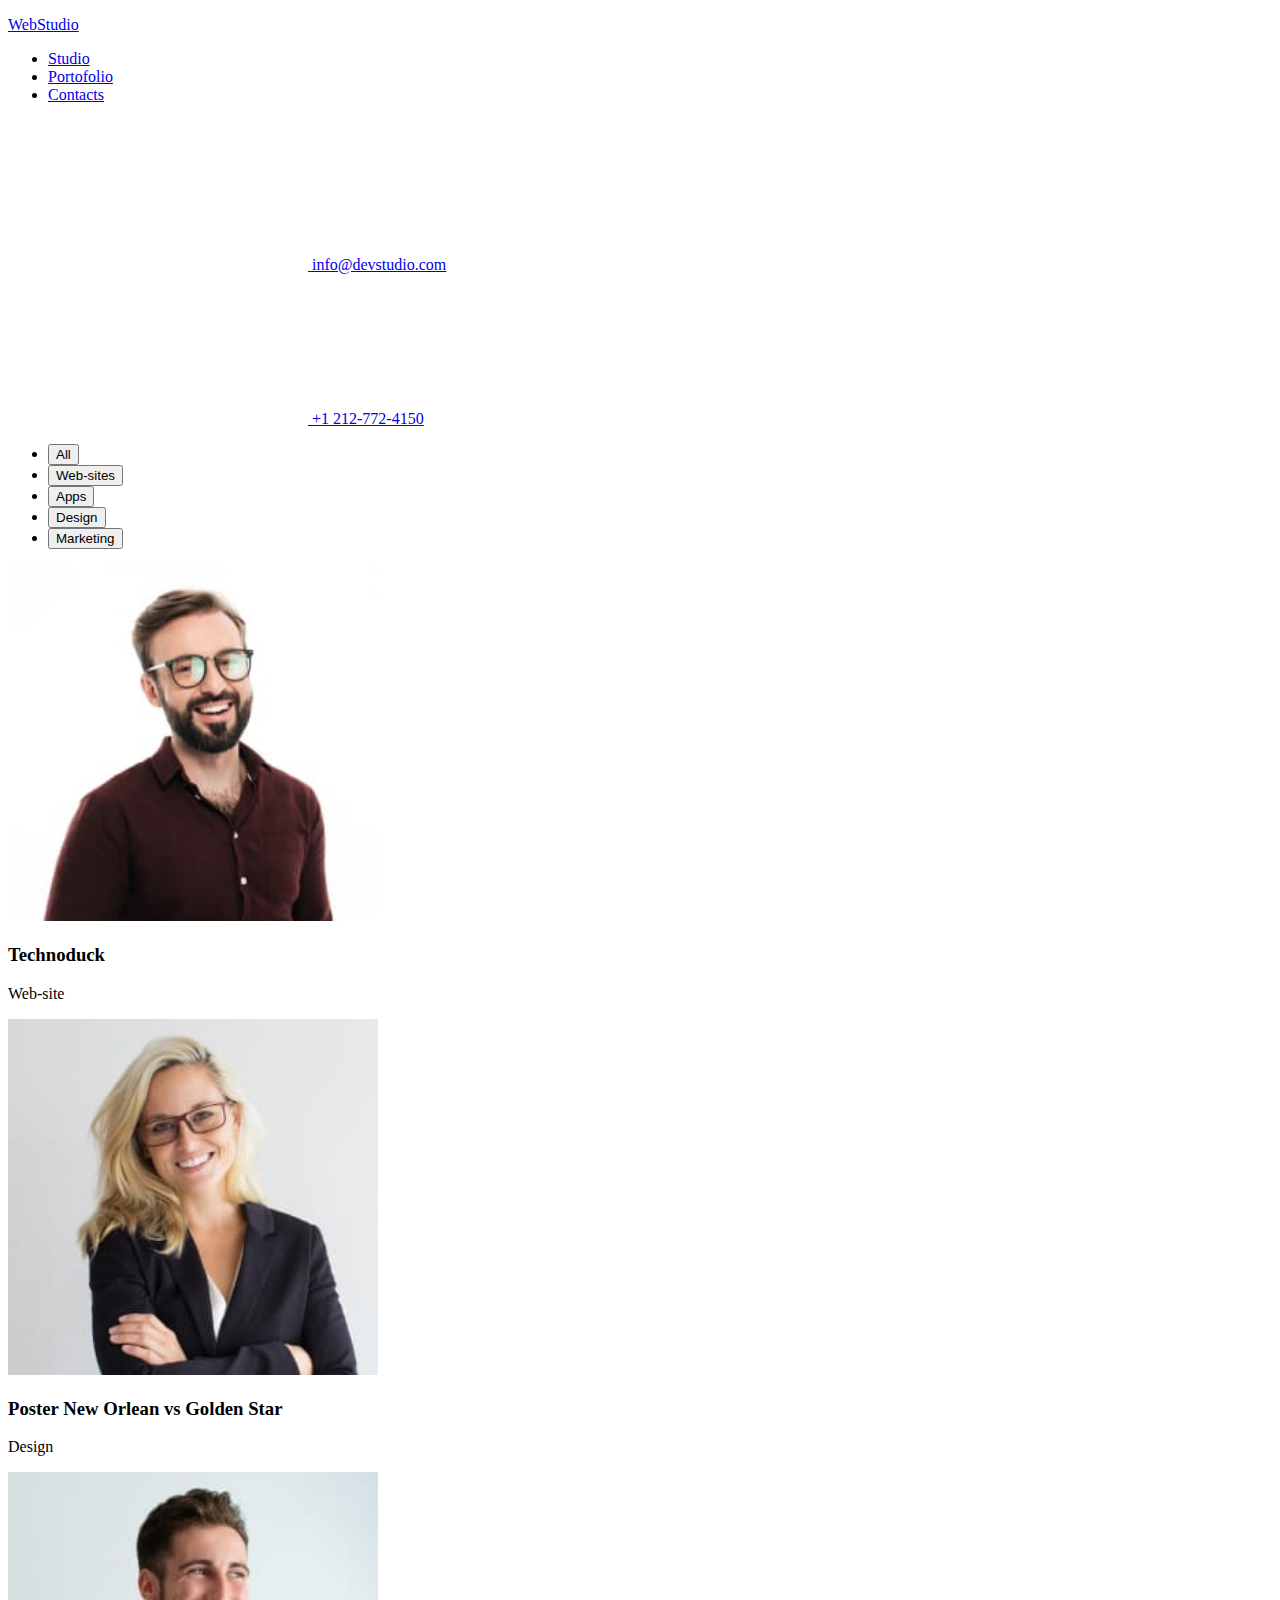
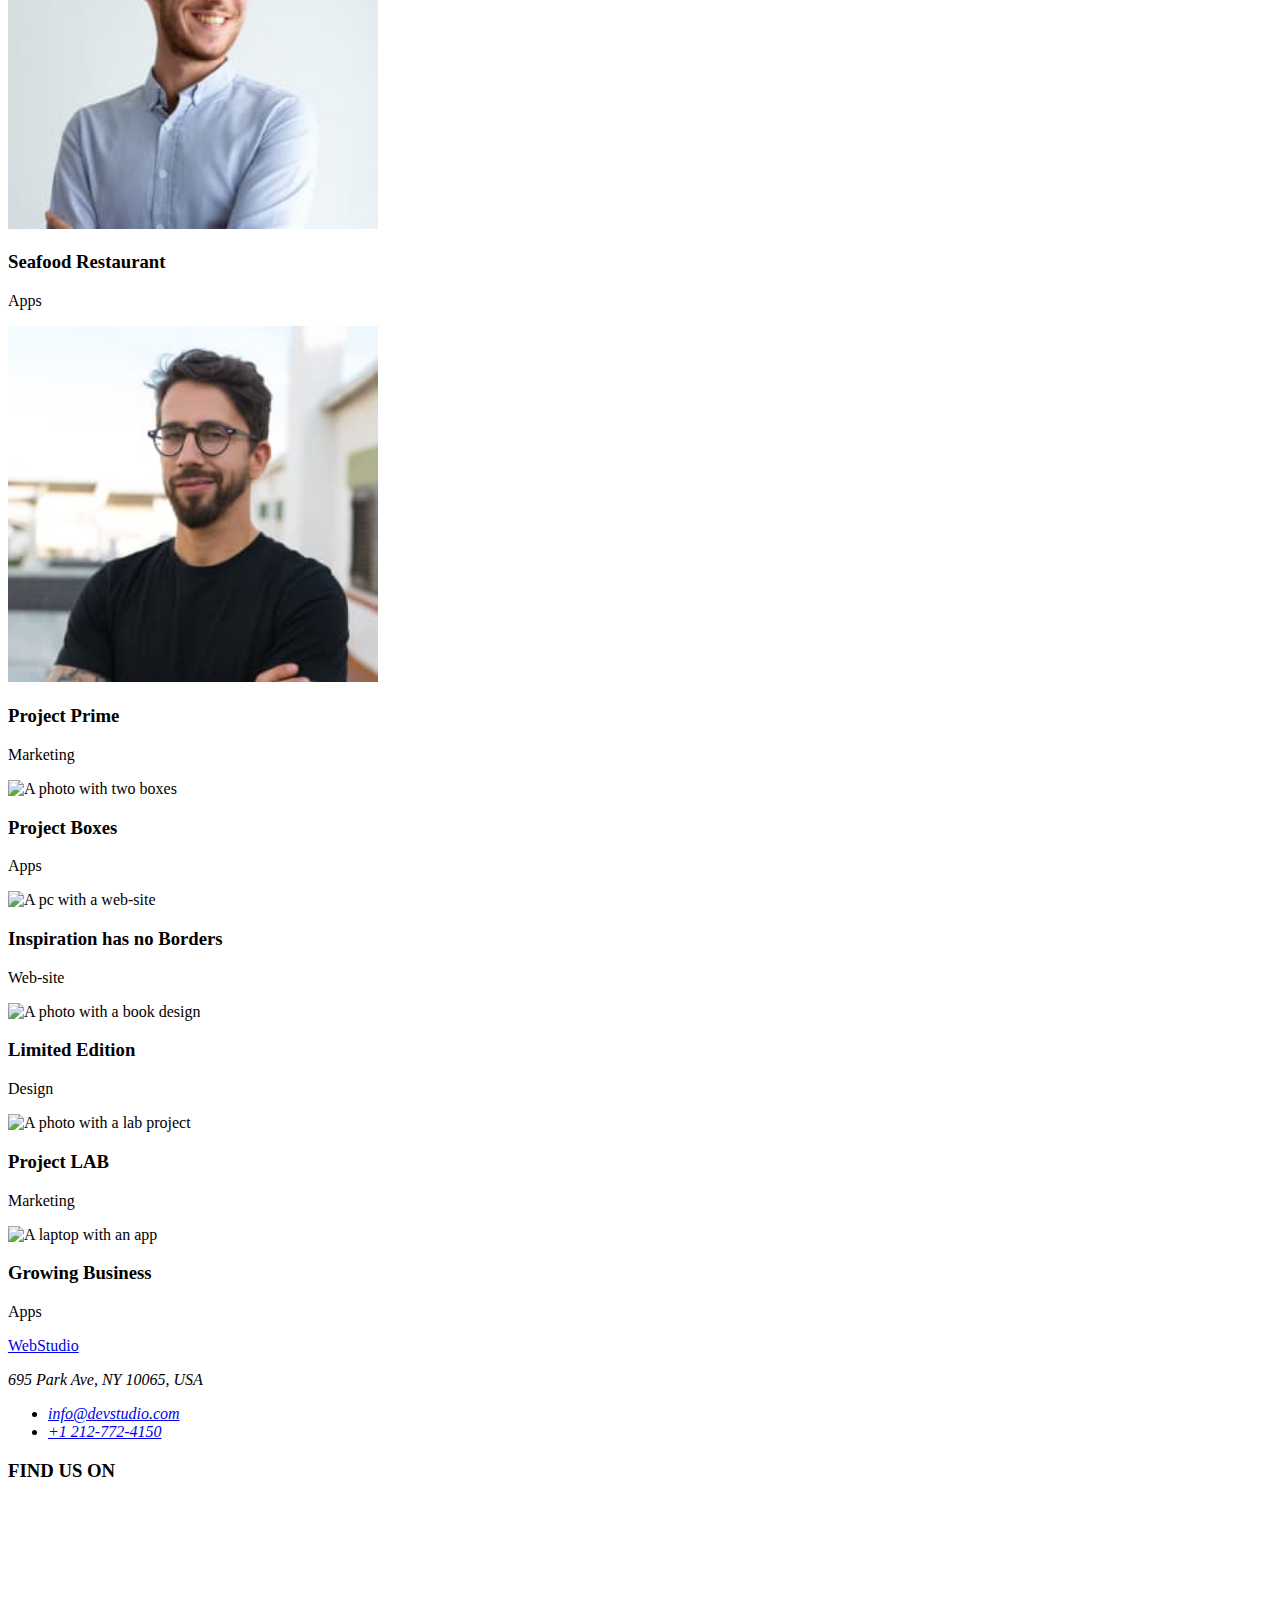
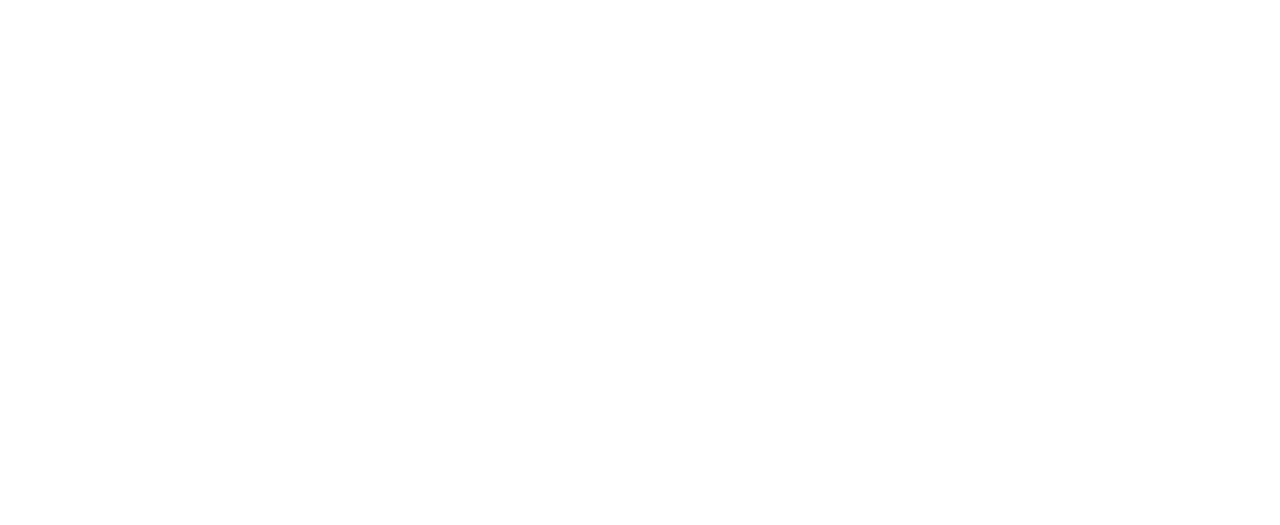
==== portofolio.html @ 053e2b1c "rewrited the code" ====
<!DOCTYPE html>
<html lang="en">

<head>
    <meta charset="UTF-8">
    <meta name="viewport" content="width=device-width, initial-scale=1.0">
    <link rel="stylesheet" href="node_modules/modern-normalize/modern-normalize.css">
    <link rel="preconnect" href="https://fonts.googleapis.com">
    <link rel="preconnect" href="https://fonts.gstatic.com" crossorigin>
    <link
        href="https://fonts.googleapis.com/css2?family=Raleway:wght@700&family=Roboto:wght@400;500;700;900&display=swap"
        rel="stylesheet">
    <title>Portofolio</title>
    <link rel="stylesheet" href="./CSS/styles.css">
</head>

<body>
    <!--Header section-->
    <header class="header" id="home">
        <section class="header-section">
            <div class="container">
                <div class="logo">
                    <a class="logo-link" href="#home">
                        <p class="logo-link__web"><span class="logo-link__span">Web</span>Studio</p>
                    </a>
                </div>
                <nav class="nav-bar">
                    <ul class="nav-list">
                        <li>
                            <a href="index.html" class="nav-link">Studio</a>
                        </li>
                        <li><a href="portofolio.html" class="nav-link">Portofolio</a></li>
                        <li><a href="#contacts" class="nav-link">Contacts</a></li>
                    </ul>
                </nav>
                <div class="contact-links">
                    <div class="nav-contact">
                        <a href="mailto:info@devstudio.com" class="contact-link" target="_blank">
                            <svg class="nav-icon__item">
                                <use href="./images/icons.svg#icon-mail-icon" />
                            </svg>
                        </a>
                        <a href="mailto:info@devstudio.com" class="contact-link">
                            info@devstudio.com</a>
                    </div>
                    <div class="nav-contact">
                        <a href="tel:+1212-772-4150" class="contact-link" target="_blank">
                            <svg class="nav-icon__item">
                                <use href="./images/icons.svg#icon-smartphone" />
                            </svg>
                        </a>
                        <a href="tel:+1212-772-4150" class="contact-link">+1 212-772-4150</a>
                    </div>
                </div>
            </div>
        </section>
    </header>
    <!--Main section-->
    <main>
        <section class="section">
            <div class="container">
                <ul class="btn-list">
                    <li><button class="btn-item" type="button">All</button></li>
                    <li><button class="btn-item" type="button">Web-sites</button></li>
                    <li><button class="btn-item" type="button">Apps</button></li>
                    <li><button class="btn-item" type="button">Design</button></li>
                    <li><button class="btn-item" type="button">Marketing</button></li>
                </ul>
                <div class="our-projects">
                    <div class="our-item"><img src="images/img-4.jpg" alt="A laptop with a website" width="370">
                        <h3 class="our-item__title">Technoduck</h3>
                        <p class="our-item__subtitle">Web-site</p>
                    </div>
                    <div class="our-item"><img src="images/img-5.jpg"
                            alt="A design for a poster and two basketball players" width="370">
                        <h3 class="our-item__title">Poster New Orlean vs Golden Star</h3>
                        <p class="our-item__subtitle">Design</p>
                    </div>
                    <div class="our-item">
                        <img src="images/img-6.jpg" alt="An app for seafood restaurant" width="370">
                        <h3 class="our-item__title">Seafood Restaurant</h3>
                        <p class="our-item__subtitle">Apps</p>
                    </div>
                    <div class="our-item">
                        <img src="images/img-7.jpg" alt="A photo with headphones" width="370">
                        <h3 class="our-item__title">Project Prime</h3>
                        <p class="our-item__subtitle">Marketing</p>
                    </div>
                    <div class="our-item">
                        <img src="images/img-8.jpg" alt="A photo with two boxes" width="370">
                        <h3 class="our-item__title">Project Boxes</h3>
                        <p class="our-item__subtitle">Apps</p>
                    </div>
                    <div class="our-item">
                        <img src="images/img-9.jpg" alt="A pc with a web-site" width="370">
                        <h3 class="our-item__title">Inspiration has no Borders</h3>
                        <p class="our-item__subtitle">Web-site</p>
                    </div>
                    <div class="our-item">
                        <img src="images/img-10.jpg" alt="A photo with a book design" width="370">
                        <h3 class="our-item__title">Limited Edition</h3>
                        <p class="our-item__subtitle">Design</p>
                    </div>
                    <div class="our-item">
                        <img src="images/img-11.jpg" alt="A photo with a lab project" width="370">
                        <h3 class="our-item__title">Project LAB</h3>
                        <p class="our-item__subtitle">Marketing</p>
                    </div>
                    <div class="our-item">
                        <img src="images/img-12.jpg" alt="A laptop with an app" width="370">
                        <h3 class="our-item__title">Growing Business</h3>
                        <p class="our-item__subtitle">Apps</p>
                    </div>
                </div>
            </div>
        </section>
    </main>
    <!--Footer section-->
    <footer id="contacts">
        <section class="footer-section">
            <div class="container">
                <div>
                    <div class="logo">
                        <a class="logo-link" href="#home">
                            <p class="logo-link__footer"><span class="logo-link__span">Web</span>Studio</p>
                        </a>
                    </div>
                    <address class="address-footer">
                        <p>695 Park Ave, NY 10065, USA</p>
                        <ul class="footer-links">
                            <li><a href="mailto:info@devstudio.com" class="address-link">info@devstudio.com</a></li>
                            <li><a href="tel:+1212-772-4150" class="address-link">+1 212-772-4150</a></li>
                        </ul>
                    </address>
                </div>
                <section class="find-us__section">
                    <h3 class="find-us__title">FIND US ON</h3>
                    <div class="find-us__icons">
                        <div class="find-us-icon">
                            <a href="https://www.instagram.com/" target="_blank">
                                <svg class="find-us-icon__item">
                                    <use href="./images/icons.svg#icon-instagram-2" />
                                </svg>
                            </a>
                        </div>
                        <div class="find-us-icon">
                            <a href="https://twitter.com/" target="_blank">
                                <svg class="find-us-icon__item">
                                    <use href="./images/icons.svg#icon-twitter-1" />
                                </svg>
                            </a>
                        </div>
                        <div class="find-us-icon">
                            <a href="https://de-de.facebook.com/" target="_blank">
                                <svg class="find-us-icon__item">
                                    <use href="./images/icons.svg#icon-facebook-1" />
                                </svg>
                            </a>
                        </div>
                        <div class="find-us-icon">
                            <a href="https://www.linkedin.com/feed/" target="_blank">
                                <svg class="find-us-icon__item">
                                    <use href="./images/icons.svg#icon-linkedin-1" />
                                </svg>
                            </a>
                        </div>
                    </div>
                </section>
            </div>
        </section>
    </footer>
</body>

</html>
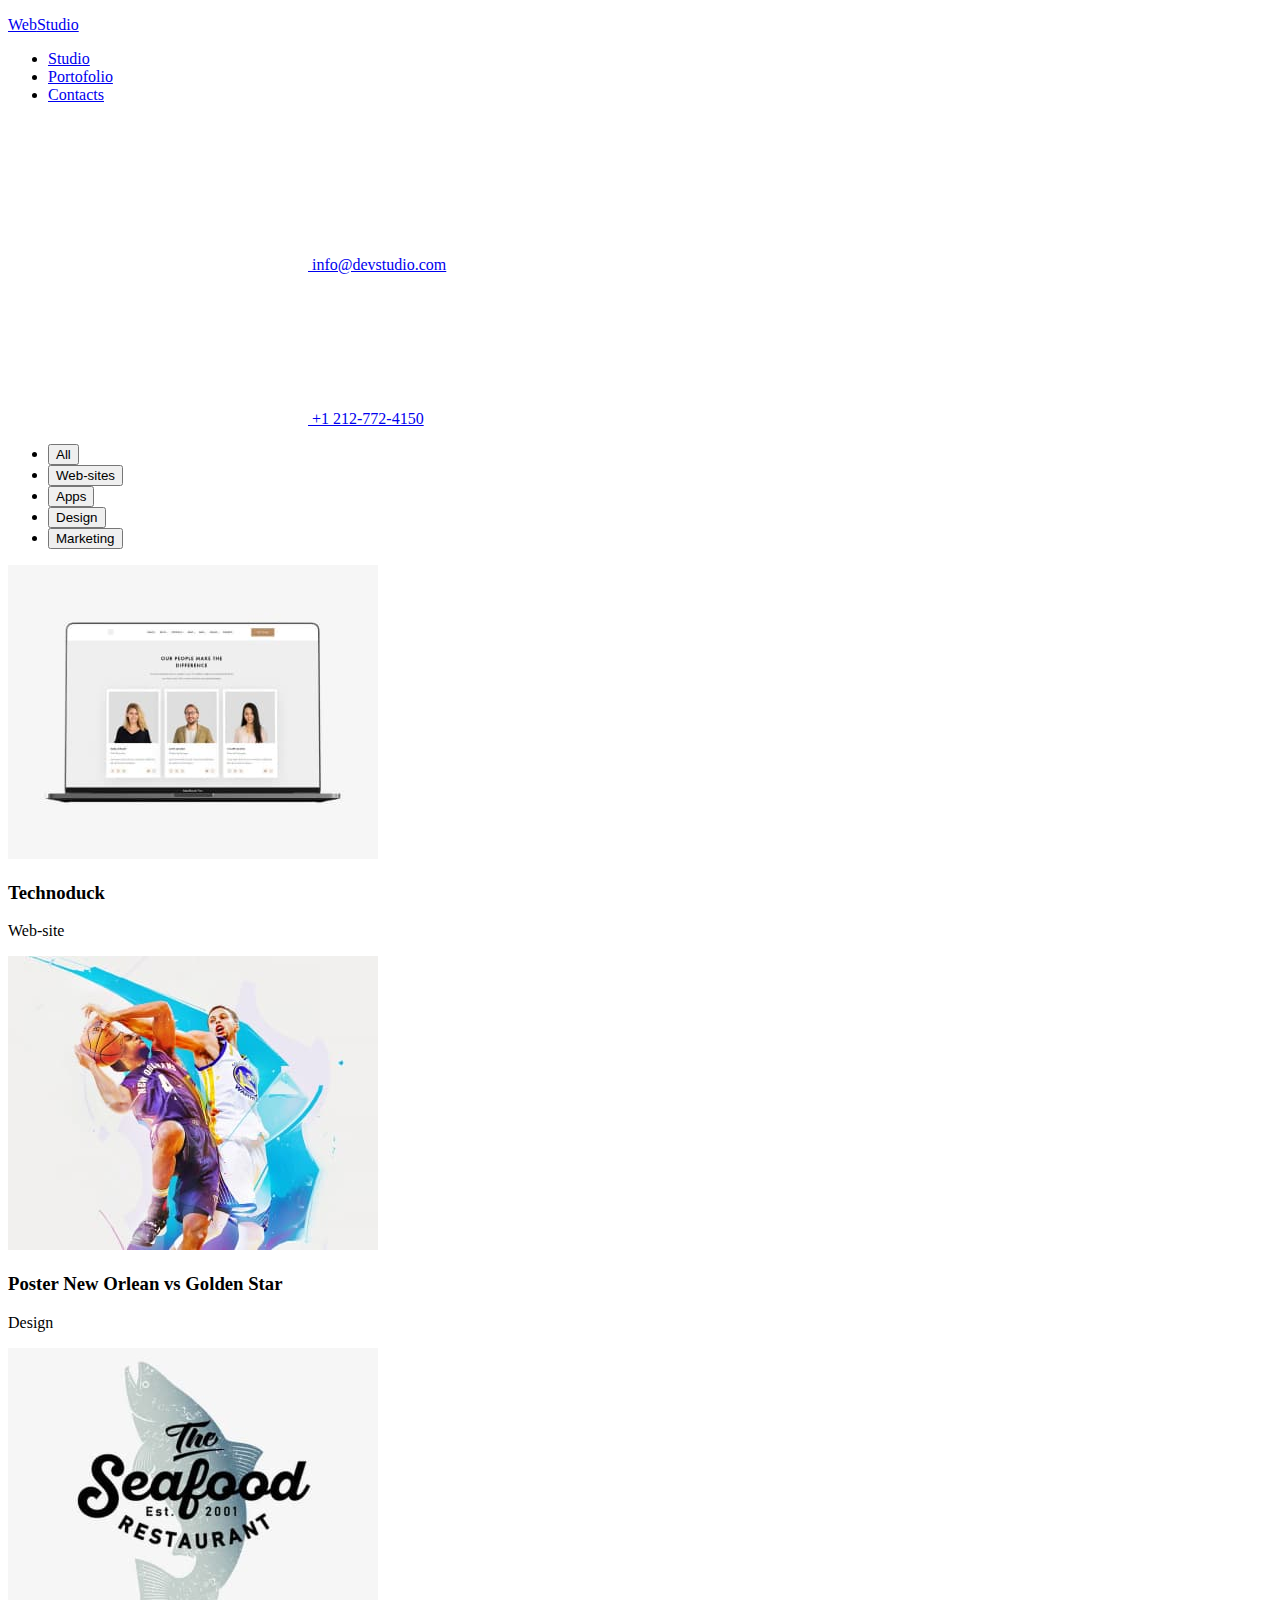
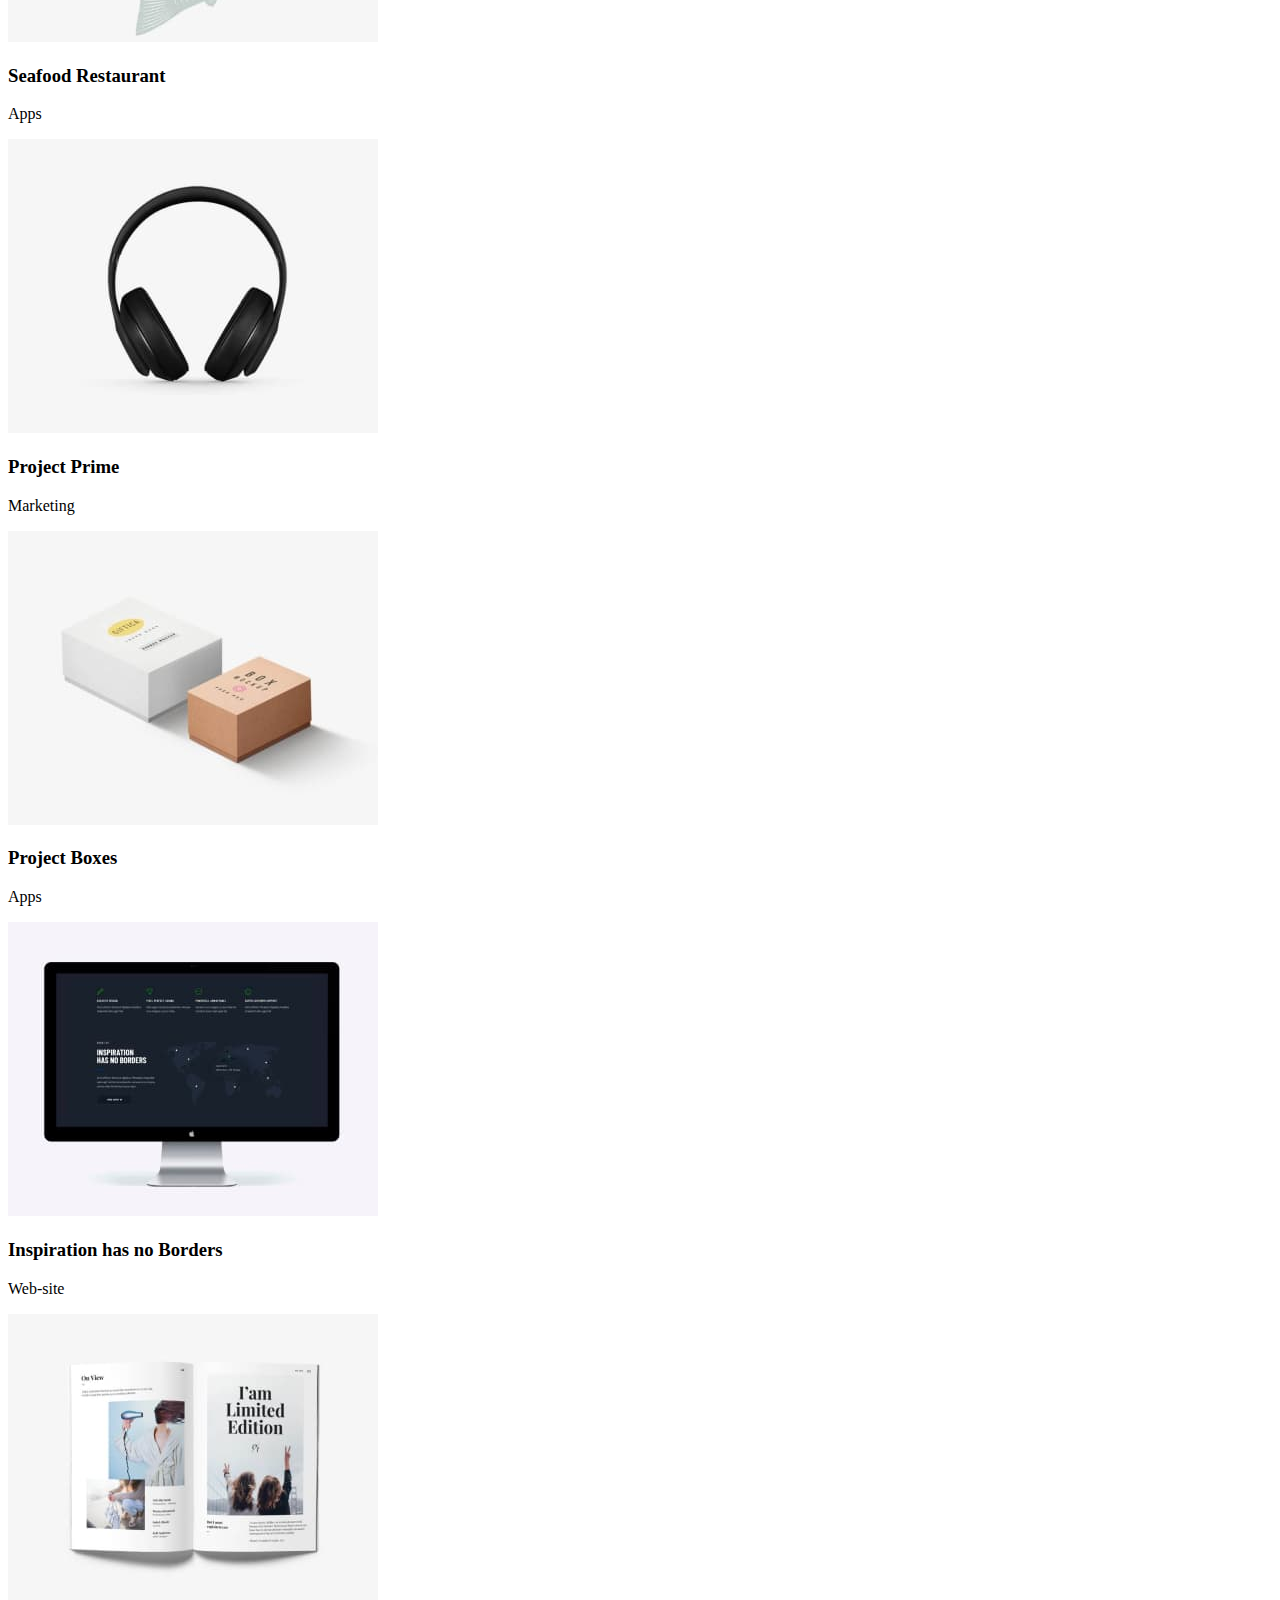
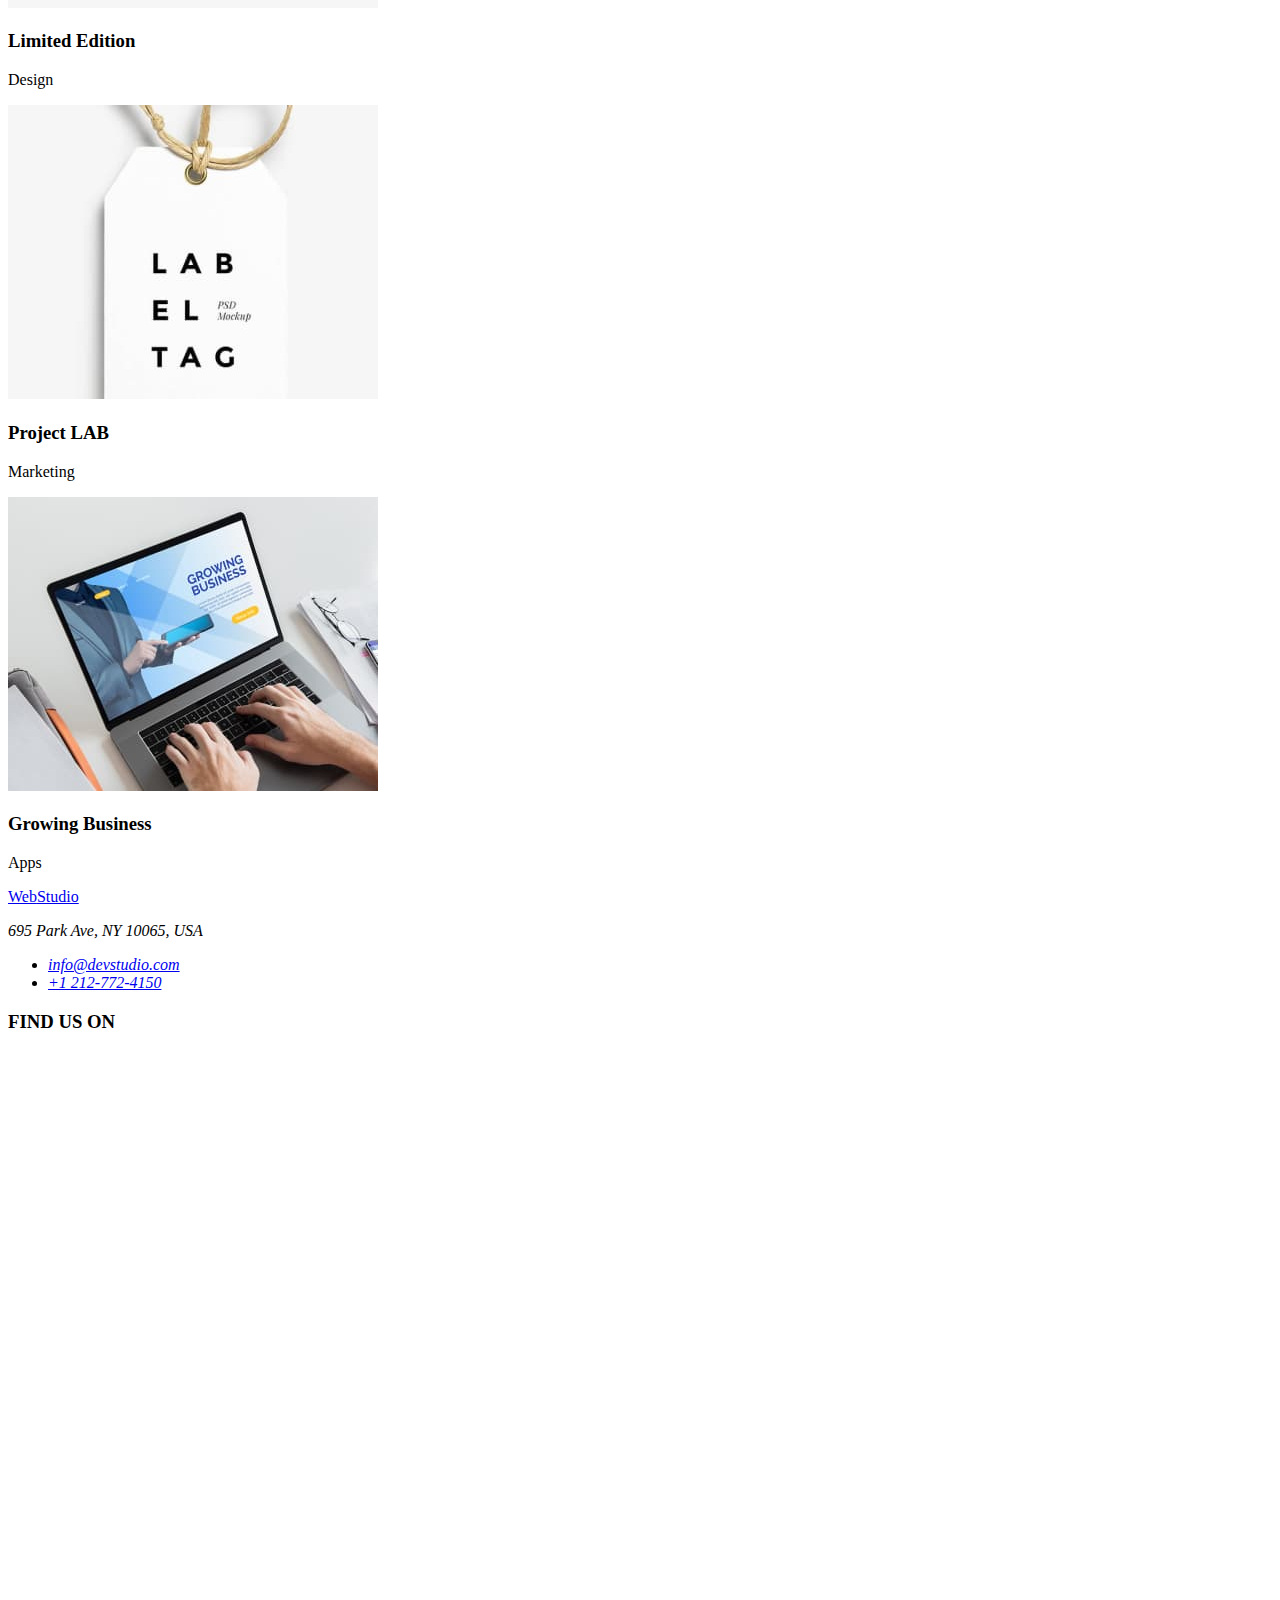
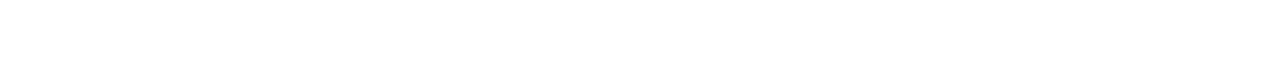
==== commit 112eaf19: "rewrited the code" ====
--- a/portofolio.html
+++ b/portofolio.html
@@ -67,47 +67,47 @@
                     <li><button class="btn-item" type="button">Marketing</button></li>
                 </ul>
                 <div class="our-projects">
-                    <div class="our-item"><img src="images/img-4.jpg" alt="A laptop with a website" width="370">
+                    <div class="our-item"><img src="images/technoduck.jpg" alt="A laptop with a website" width="370">
                         <h3 class="our-item__title">Technoduck</h3>
                         <p class="our-item__subtitle">Web-site</p>
                     </div>
-                    <div class="our-item"><img src="images/img-5.jpg"
+                    <div class="our-item"><img src="images/poster.jpg"
                             alt="A design for a poster and two basketball players" width="370">
                         <h3 class="our-item__title">Poster New Orlean vs Golden Star</h3>
                         <p class="our-item__subtitle">Design</p>
                     </div>
                     <div class="our-item">
-                        <img src="images/img-6.jpg" alt="An app for seafood restaurant" width="370">
+                        <img src="images/seafod-restaurant.jpg" alt="An app for seafood restaurant" width="370">
                         <h3 class="our-item__title">Seafood Restaurant</h3>
                         <p class="our-item__subtitle">Apps</p>
                     </div>
                     <div class="our-item">
-                        <img src="images/img-7.jpg" alt="A photo with headphones" width="370">
+                        <img src="images/project-prime.jpg" alt="A photo with headphones" width="370">
                         <h3 class="our-item__title">Project Prime</h3>
                         <p class="our-item__subtitle">Marketing</p>
                     </div>
                     <div class="our-item">
-                        <img src="images/img-8.jpg" alt="A photo with two boxes" width="370">
+                        <img src="images/project-boxes.jpg" alt="A photo with two boxes" width="370">
                         <h3 class="our-item__title">Project Boxes</h3>
                         <p class="our-item__subtitle">Apps</p>
                     </div>
                     <div class="our-item">
-                        <img src="images/img-9.jpg" alt="A pc with a web-site" width="370">
+                        <img src="images/inspiration.jpg" alt="A pc with a web-site" width="370">
                         <h3 class="our-item__title">Inspiration has no Borders</h3>
                         <p class="our-item__subtitle">Web-site</p>
                     </div>
                     <div class="our-item">
-                        <img src="images/img-10.jpg" alt="A photo with a book design" width="370">
+                        <img src="images/limited-edition.jpg" alt="A photo with a book design" width="370">
                         <h3 class="our-item__title">Limited Edition</h3>
                         <p class="our-item__subtitle">Design</p>
                     </div>
                     <div class="our-item">
-                        <img src="images/img-11.jpg" alt="A photo with a lab project" width="370">
+                        <img src="images/project-lab.jpg" alt="A photo with a lab project" width="370">
                         <h3 class="our-item__title">Project LAB</h3>
                         <p class="our-item__subtitle">Marketing</p>
                     </div>
                     <div class="our-item">
-                        <img src="images/img-12.jpg" alt="A laptop with an app" width="370">
+                        <img src="images/growing-business.jpg" alt="A laptop with an app" width="370">
                         <h3 class="our-item__title">Growing Business</h3>
                         <p class="our-item__subtitle">Apps</p>
                     </div>
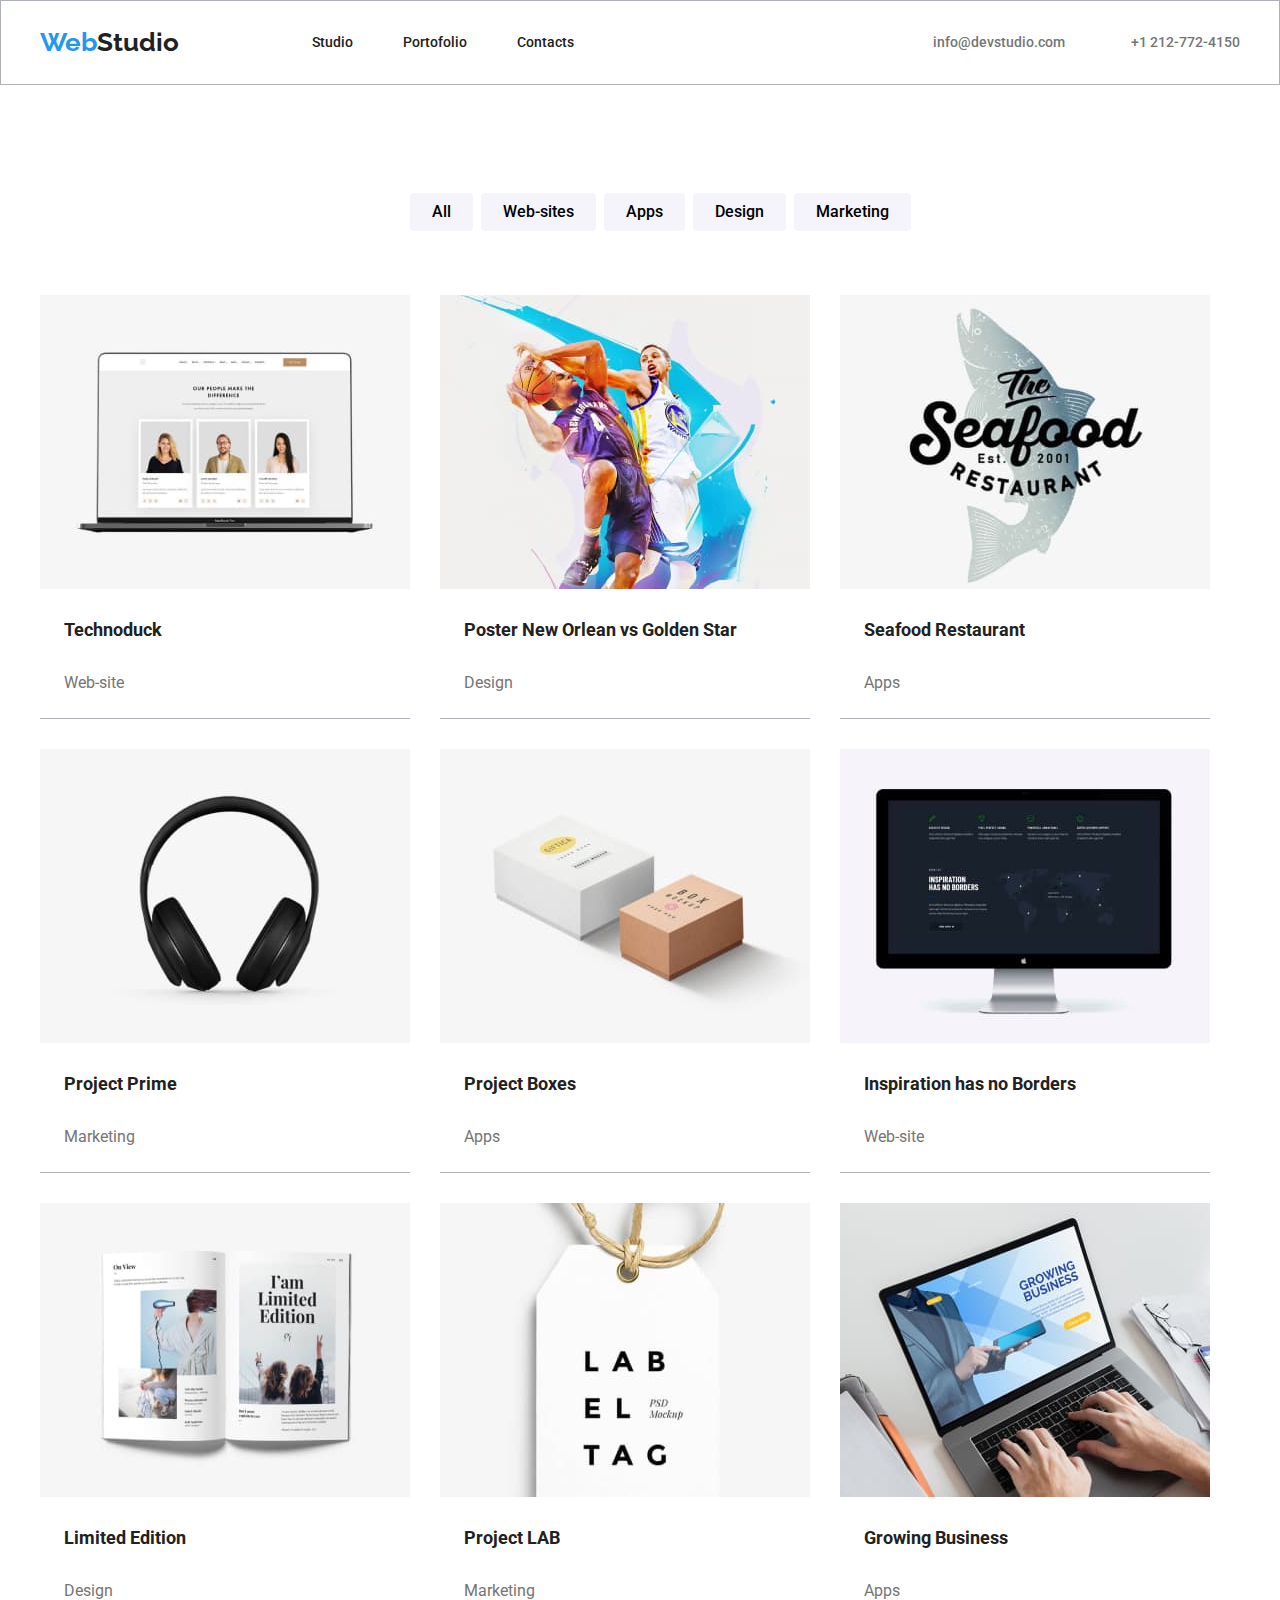
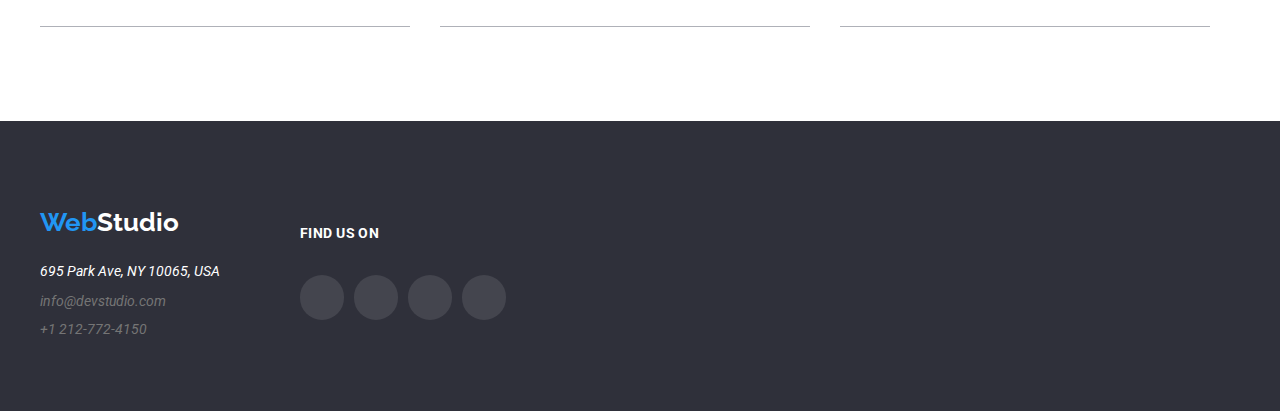
==== commit 7d8acce5: "updating css" ====
--- a/portofolio.html
+++ b/portofolio.html
@@ -11,7 +11,7 @@
         href="https://fonts.googleapis.com/css2?family=Raleway:wght@700&family=Roboto:wght@400;500;700;900&display=swap"
         rel="stylesheet">
     <title>Portofolio</title>
-    <link rel="stylesheet" href="./CSS/styles.css">
+    <link rel="stylesheet" href="./css/style.css">
 </head>
 
 <body>
--- a/css/style.css
+++ b/css/style.css
@@ -0,0 +1,400 @@
+:root {
+  --primary-text-color: #212121;
+  --secundary-text-color: #757575;
+  --white-color: #ffffff;
+  --blue-hover-color: #2196f3;
+  --primary-background-color: #2f303a;
+  --secundary-background-color: #f5f4fa;
+  --border-color: #afb1b8;
+  --secondary-border-color: #eeeeee;
+  --roboto-font: "Roboto", sans-serif;
+  --raleway-font: "Raleway", sans-serif;
+  --icons-background: #ffffff1a;
+}
+body {
+  font-family: var(--roboto-font);
+  color: var(--primary-text-color);
+  font-size: 14px;
+  margin: 0;
+  padding: 0;
+}
+.header-section {
+  display: flex;
+  border: 1px solid var(--border-color);
+}
+.container {
+  width: 1200px;
+  max-width: 100%;
+  margin: 0 auto;
+}
+.header-section .container {
+  display: flex;
+  justify-content: space-between;
+  align-items: center;
+  gap: 93px;
+  flex-direction: row;
+  text-align: center;
+}
+/* Nav bar */
+.logo .logo-link {
+  color: var(--primary-text-color);
+  font-family: var(--raleway-font);
+  font-size: 26px;
+  font-weight: 700;
+  line-height: 30.52px;
+  text-decoration: none;
+}
+.logo-link__span {
+  color: var(--blue-hover-color);
+}
+.nav-bar {
+  margin-left: 0;
+  margin-right: auto;
+  display: flex;
+}
+.nav-list {
+  list-style: none;
+  display: flex;
+  gap: 50px;
+}
+
+.nav-link {
+  text-decoration: none;
+  color: var(--primary-text-color);
+  font-weight: 500;
+  line-height: 16.41px;
+  font-size: 14px;
+  font-family: var(--roboto-font);
+}
+.contact-links {
+  display: flex;
+  gap: 40px;
+}
+.contact-link {
+  font-family: var(--roboto-font);
+  text-decoration: none;
+  font-weight: 500;
+  line-height: 16.41px;
+  font-size: 14px;
+  color: var(--secundary-text-color);
+}
+.contact-link:hover,
+.contact-link:focus {
+  color: var(--blue-hover-color);
+  text-decoration: underline;
+}
+.nav-link:hover,
+.nav-link:focus {
+  color: var(--blue-hover-color);
+}
+.nav-contact {
+  display: flex;
+  gap: 10px;
+  align-items: center;
+  flex-direction: row;
+}
+.nav-icon__item {
+  width: 16px;
+  height: 16px;
+  display: flex;
+  justify-content: center;
+  fill: var(--secondary-text-color);
+}
+
+.nav-icon__item:hover,
+.nav-icon__item:focus {
+  fill: var(--blue-hover-color);
+}
+/* Main section */
+.hero-section .container {
+  background-image: linear-gradient(
+      to left,
+      rgba(47, 48, 58, 0.4),
+      rgba(196, 196, 196, 0.1)
+    ),
+    url(../images/head_img.jpg);
+  background-size: cover;
+  width: 1600px;
+  max-width: 100%;
+}
+.hero-content {
+  display: flex;
+  align-items: center;
+  text-align: center;
+  flex-direction: column;
+  padding-top: 164px;
+  padding-bottom: 200px;
+}
+.hero-section__title {
+  color: var(--white-color);
+  font-weight: 900;
+  font-size: 44px;
+  line-height: 60px;
+  font-family: inherit;
+  letter-spacing: 0.06em;
+  margin-bottom: 30px;
+}
+.hero-button {
+  color: var(--white-color);
+  background-color: var(--blue-hover-color);
+  font-weight: 700;
+  font-size: 16px;
+  line-height: 30px;
+  font-family: inherit;
+  border-radius: 4px;
+  border: none;
+  padding: 10px 20px;
+  letter-spacing: 0.06em;
+}
+/* About us */
+.section {
+  padding: 94px 0;
+}
+.about-icon {
+  background-color: var(--secundary-background-color);
+  border-radius: 4px;
+  padding: 25px 100px;
+}
+.about-icon svg {
+  width: 70px;
+  height: 70px;
+}
+.about-us__lists {
+  display: flex;
+  gap: 30px;
+  padding-bottom: 94px;
+  list-style: none;
+}
+.about-us__title {
+  font-size: 14px;
+  font-weight: 700;
+  line-height: 16.41px;
+}
+.about-us__information {
+  color: var(--secundary-text-color);
+  line-height: 24px;
+  font-size: 14px;
+  letter-spacing: 0.03em;
+}
+.style-h2 {
+  font-size: 36px;
+  font-weight: 700;
+  line-height: 42.19px;
+  font-family: inherit;
+  letter-spacing: 0.03em;
+  text-align: center;
+  padding-bottom: 20px;
+}
+.our-work__images {
+  display: flex;
+  justify-content: center;
+  align-items: center;
+  gap: 30px;
+}
+.our-team {
+  background-color: var(--secundary-background-color);
+  padding: 94px 0;
+}
+.our-team__cards {
+  display: flex;
+  gap: 30px;
+}
+.background-cards {
+  background-color: var(--white-color);
+  border-radius: 4px;
+  box-shadow: 1px 4px 6px 0 var(--border-color);
+}
+.style-h3 {
+  font-size: 16px;
+  font-weight: 500;
+  line-height: 18.75px;
+  text-align: center;
+  margin-top: 30px;
+}
+.about-workers {
+  color: var(--secundary-text-color);
+  font-size: 16px;
+  line-height: 18.75px;
+  text-align: center;
+  margin-top: 10px;
+  margin-bottom: 30px;
+}
+.team-section-icon__svg {
+  width: 20px;
+  height: 20px;
+  border: none;
+}
+
+.team-section__icons {
+  display: flex;
+  justify-content: center;
+  align-items: center;
+  padding: 0 0 20px 0;
+}
+.team-section__icon {
+  border-radius: 50%;
+  padding: 12px 12px 10px 12px;
+  fill: var(--border-color);
+}
+
+.team-section__icon:hover,
+.team-section__icon:focus {
+  background-color: var(--blue-hover-color);
+  fill: var(--white-color);
+}
+.about-customers__icons {
+  display: flex;
+  gap: 30px;
+  justify-content: center;
+  align-items: center;
+}
+.about-customer__icon {
+  border: 1px solid var(--border-color);
+  border-radius: 4px;
+  display: flex;
+  padding: 16px 32px;
+  justify-content: center;
+  align-items: center;
+  fill: var(--border-color);
+}
+.about-customer__icon:hover,
+.about-customer__icon:focus {
+  border: 1px solid var(--blue-hover-color);
+  fill: #2196f3;
+}
+.about-customer__icon-svg {
+  width: 100px;
+  height: 60px;
+}
+.footer-section .container {
+  display: flex;
+  flex-direction: row;
+  gap: 80px;
+}
+.footer-section {
+  background-color: var(--primary-background-color);
+  padding: 60px 0;
+}
+.logo-link__footer {
+  color: var(--white-color);
+}
+.address-footer {
+  color: var(--white-color);
+}
+.footer-links {
+  display: flex;
+  flex-direction: column;
+  gap: 12px;
+  list-style: none;
+  padding: 0;
+}
+.address-link {
+  color: var(--secundary-text-color);
+  font-family: var(--roboto-font);
+  font-weight: 400;
+  font-size: 14px;
+  line-height: 16px;
+  text-decoration: none;
+}
+.address-link:hover,
+.address-link:focus {
+  color: var(--blue-hover-color);
+  text-decoration: underline;
+}
+.find-us__section {
+  display: flex;
+  flex-direction: column;
+  padding: 30px 0;
+}
+.find-us__icons {
+  display: flex;
+  gap: 10px;
+  flex-direction: row;
+  align-items: center;
+  justify-content: center;
+  padding-top: 20px;
+}
+.find-us-icon {
+  text-align: center;
+  padding: 12px 12px 10px 12px;
+  border-radius: 50px;
+  background: var(--icons-background);
+  fill: var(--white-color);
+}
+.find-us-icon:hover,
+.find-us-icon:focus {
+  background-color: var(--blue-hover-color);
+  fill: var(--white-color);
+}
+.find-us-icon__item {
+  width: 20px;
+  height: 20px;
+  fill: var(--white-color);
+  stroke: var(--white-color);
+}
+.find-us__title {
+  display: flex;
+  align-items: center;
+  color: var(--white-color);
+  font-family: inherit;
+  font-weight: 700;
+  font-size: 14px;
+  line-height: 16.41px;
+  letter-spacing: 0.03em;
+}
+/* Portofolio */
+.btn-list {
+  display: flex;
+  justify-content: center;
+  gap: 8px;
+  padding-bottom: 50px;
+  list-style: none;
+}
+.btn-item {
+  background-color: var(--secundary-background-color);
+  font-weight: 500;
+  font-size: 16px;
+  line-height: 26px;
+  font-family: inherit;
+  border: none;
+  cursor: pointer;
+  border-radius: 4px;
+  padding-top: 6px;
+  padding-bottom: 6px;
+  padding-left: 22px;
+  padding-right: 22px;
+}
+.btn-item:hover,
+.btn-item:focus {
+  background-color: var(--blue-hover-color);
+  color: var(--white-color);
+  box-shadow: 1px 1px 4px 0px var(--border-color);
+}
+.our-projects {
+  display: flex;
+  flex-wrap: wrap;
+  gap: 30px;
+}
+.our-item {
+  background-color: var(--white-color);
+  border-bottom: 1px solid var(--border-color);
+}
+.our-item:hover,
+.our-item:focus {
+  box-shadow: 2px 2px 3px 0px var(--border-color);
+}
+.our-item__title {
+  font-size: 18px;
+  font-weight: 700;
+  line-height: 36px;
+  font-family: inherit;
+  margin: 20px 24px;
+}
+.our-item__subtitle {
+  color: var(--secundary-text-color);
+  font-size: 16px;
+  line-height: 30px;
+  font-family: inherit;
+  margin-left: 24px;
+  margin-bottom: 20px;
+}
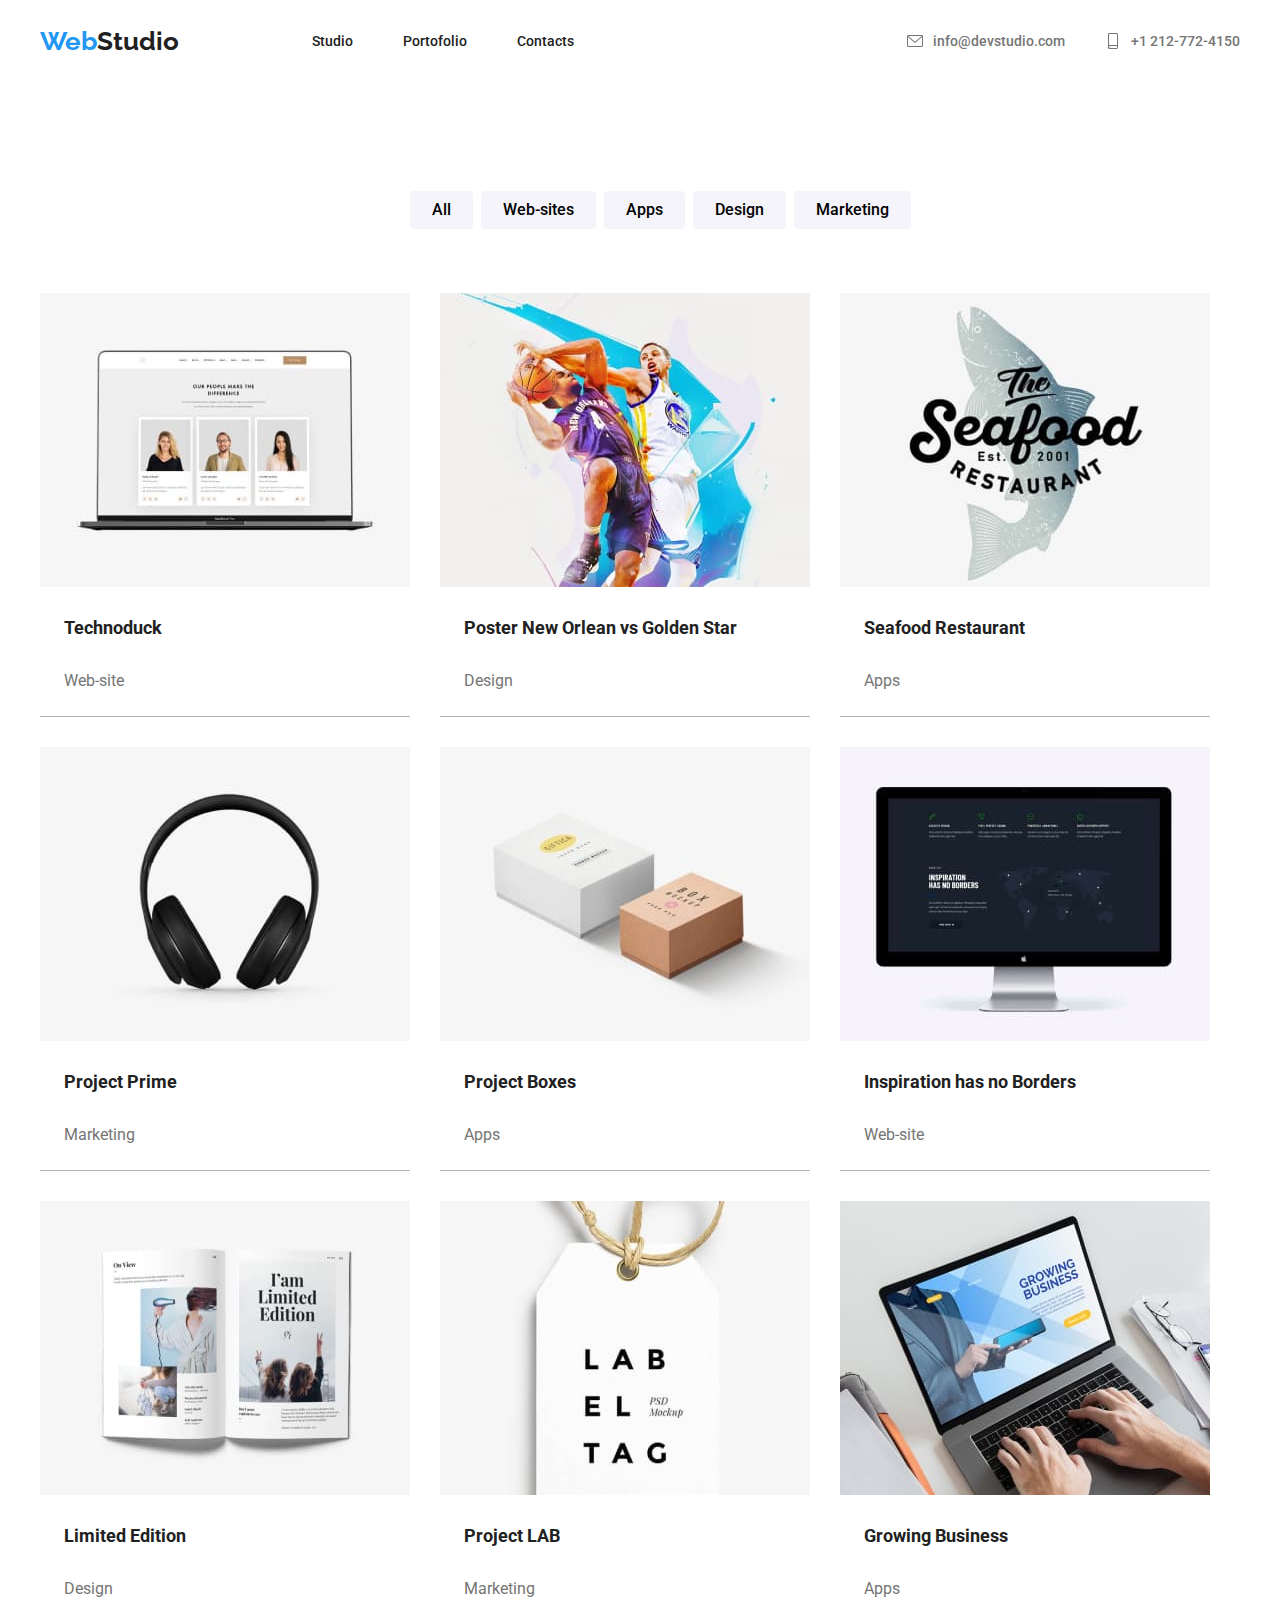
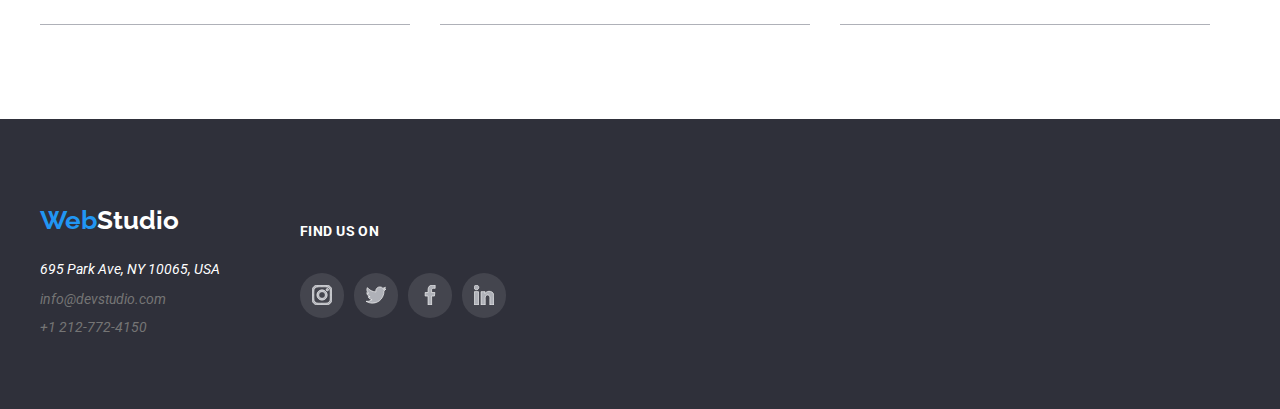
==== commit 7c81d814: "I finished the hemework 4" ====
--- a/portofolio.html
+++ b/portofolio.html
@@ -37,7 +37,7 @@
                     <div class="nav-contact">
                         <a href="mailto:info@devstudio.com" class="contact-link" target="_blank">
                             <svg class="nav-icon__item">
-                                <use href="./images/icons.svg#icon-mail-icon" />
+                                <use href="./images/icons/icons.svg#icon-mail-icon" />
                             </svg>
                         </a>
                         <a href="mailto:info@devstudio.com" class="contact-link">
@@ -46,7 +46,7 @@
                     <div class="nav-contact">
                         <a href="tel:+1212-772-4150" class="contact-link" target="_blank">
                             <svg class="nav-icon__item">
-                                <use href="./images/icons.svg#icon-smartphone" />
+                                <use href="./images/icons/icons.svg#icon-smartphone" />
                             </svg>
                         </a>
                         <a href="tel:+1212-772-4150" class="contact-link">+1 212-772-4150</a>
@@ -139,28 +139,28 @@
                         <div class="find-us-icon">
                             <a href="https://www.instagram.com/" target="_blank">
                                 <svg class="find-us-icon__item">
-                                    <use href="./images/icons.svg#icon-instagram-2" />
+                                    <use href="./images/icons/icons.svg#icon-instagram-2" />
                                 </svg>
                             </a>
                         </div>
                         <div class="find-us-icon">
                             <a href="https://twitter.com/" target="_blank">
                                 <svg class="find-us-icon__item">
-                                    <use href="./images/icons.svg#icon-twitter-1" />
+                                    <use href="./images/icons/icons.svg#icon-twitter-1" />
                                 </svg>
                             </a>
                         </div>
                         <div class="find-us-icon">
                             <a href="https://de-de.facebook.com/" target="_blank">
                                 <svg class="find-us-icon__item">
-                                    <use href="./images/icons.svg#icon-facebook-1" />
+                                    <use href="./images/icons/icons.svg#icon-facebook-1" />
                                 </svg>
                             </a>
                         </div>
                         <div class="find-us-icon">
                             <a href="https://www.linkedin.com/feed/" target="_blank">
                                 <svg class="find-us-icon__item">
-                                    <use href="./images/icons.svg#icon-linkedin-1" />
+                                    <use href="./images/icons/icons.svg#icon-linkedin-1" />
                                 </svg>
                             </a>
                         </div>
--- a/css/style.css
+++ b/css/style.css
@@ -18,9 +18,9 @@
   margin: 0;
   padding: 0;
 }
+/* Header section */
 .header-section {
   display: flex;
-  border: 1px solid var(--border-color);
 }
 .container {
   width: 1200px;
@@ -35,7 +35,7 @@
   flex-direction: row;
   text-align: center;
 }
-/* Nav bar */
+/* Menu bar navigation*/
 .logo .logo-link {
   color: var(--primary-text-color);
   font-family: var(--raleway-font);
@@ -66,6 +66,7 @@
   font-size: 14px;
   font-family: var(--roboto-font);
 }
+/* Contacts header */
 .contact-links {
   display: flex;
   gap: 40px;
@@ -93,6 +94,7 @@
   align-items: center;
   flex-direction: row;
 }
+/* Icons for mail adres and mobile phone section  */
 .nav-icon__item {
   width: 16px;
   height: 16px;
@@ -103,9 +105,10 @@
 
 .nav-icon__item:hover,
 .nav-icon__item:focus {
-  fill: var(--blue-hover-color);
-}
-/* Main section */
+  stroke: var(--blue-hover-color);
+}
+/* Hero section and  background with image */
+
 .hero-section .container {
   background-image: linear-gradient(
       to left,
@@ -136,7 +139,7 @@
 }
 .hero-button {
   color: var(--white-color);
-  background-color: var(--blue-hover-color);
+  background-color: inherit;
   font-weight: 700;
   font-size: 16px;
   line-height: 30px;
@@ -145,8 +148,13 @@
   border: none;
   padding: 10px 20px;
   letter-spacing: 0.06em;
-}
-/* About us */
+  cursor: pointer;
+}
+.hero-button:hover,
+.hero-button:focus {
+  background-color: var(--blue-hover-color);
+}
+/* About us section */
 .section {
   padding: 94px 0;
 }
@@ -176,6 +184,7 @@
   font-size: 14px;
   letter-spacing: 0.03em;
 }
+/* What we do section/ section with work phote*/
 .style-h2 {
   font-size: 36px;
   font-weight: 700;
@@ -185,12 +194,14 @@
   text-align: center;
   padding-bottom: 20px;
 }
+
 .our-work__images {
   display: flex;
   justify-content: center;
   align-items: center;
   gap: 30px;
 }
+/*Team section with members cards and social links*/
 .our-team {
   background-color: var(--secundary-background-color);
   padding: 94px 0;
@@ -242,6 +253,7 @@
   background-color: var(--blue-hover-color);
   fill: var(--white-color);
 }
+/*Icons with Customers section   */
 .about-customers__icons {
   display: flex;
   gap: 30px;
@@ -266,6 +278,7 @@
   width: 100px;
   height: 60px;
 }
+/*Footer section  */
 .footer-section .container {
   display: flex;
   flex-direction: row;
@@ -301,6 +314,7 @@
   color: var(--blue-hover-color);
   text-decoration: underline;
 }
+/* Find us  info section with social links icons  */
 .find-us__section {
   display: flex;
   flex-direction: column;
@@ -342,13 +356,14 @@
   line-height: 16.41px;
   letter-spacing: 0.03em;
 }
-/* Portofolio */
+/* Portofolio Page*/
 .btn-list {
   display: flex;
+  align-items: center;
+  list-style: none;
   justify-content: center;
   gap: 8px;
   padding-bottom: 50px;
-  list-style: none;
 }
 .btn-item {
   background-color: var(--secundary-background-color);
@@ -370,6 +385,7 @@
   color: var(--white-color);
   box-shadow: 1px 1px 4px 0px var(--border-color);
 }
+/* Section about projects with cards  */
 .our-projects {
   display: flex;
   flex-wrap: wrap;
@@ -398,3 +414,81 @@
   margin-left: 24px;
   margin-bottom: 20px;
 }
+/*Footer section with adress info and contacts */
+.footer-section .container {
+  display: flex;
+  flex-direction: row;
+  gap: 80px;
+}
+.footer-section {
+  background-color: var(--primary-background-color);
+  padding: 60px 0;
+}
+.logo-link__footer {
+  color: var(--white-color);
+}
+.address-footer {
+  color: var(--white-color);
+}
+.footer-links {
+  display: flex;
+  flex-direction: column;
+  gap: 12px;
+  list-style: none;
+  padding: 0;
+}
+.address-link {
+  color: var(--secundary-text-color);
+  font-family: var(--roboto-font);
+  font-weight: 400;
+  font-size: 14px;
+  line-height: 16px;
+  text-decoration: none;
+}
+.address-link:hover,
+.address-link:focus {
+  color: var(--blue-hover-color);
+  text-decoration: underline;
+}
+/* Find us  info section with social links icons  */
+.find-us__section {
+  display: flex;
+  flex-direction: column;
+  padding: 30px 0;
+}
+.find-us__icons {
+  display: flex;
+  gap: 10px;
+  flex-direction: row;
+  align-items: center;
+  justify-content: center;
+  padding-top: 20px;
+}
+.find-us-icon {
+  text-align: center;
+  padding: 12px 12px 10px 12px;
+  border-radius: 50px;
+  background: var(--icons-background);
+  fill: var(--white-color);
+}
+.find-us-icon:hover,
+.find-us-icon:focus {
+  background-color: var(--blue-hover-color);
+  fill: var(--white-color);
+}
+.find-us-icon__item {
+  width: 20px;
+  height: 20px;
+  fill: var(--white-color);
+  stroke: var(--white-color);
+}
+.find-us__title {
+  display: flex;
+  align-items: center;
+  color: var(--white-color);
+  font-family: inherit;
+  font-weight: 700;
+  font-size: 14px;
+  line-height: 16.41px;
+  letter-spacing: 0.03em;
+}
